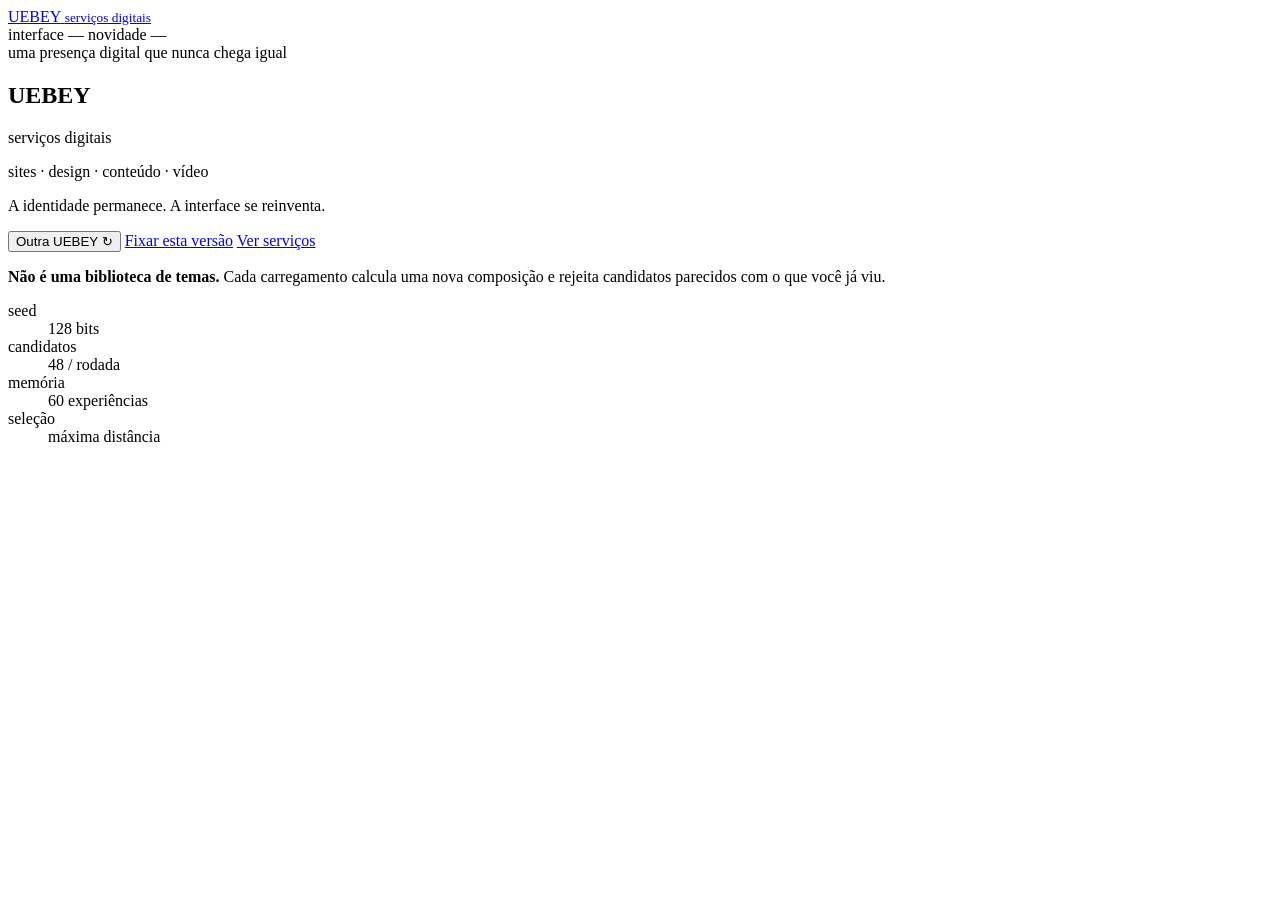
==== docs/flux/index.html @ 1ff1b755 "feat: adiciona shell do UEBEY Flux" ====
<!doctype html>
<html lang="pt-BR">
<head>
  <meta charset="utf-8">
  <meta name="viewport" content="width=device-width,initial-scale=1,viewport-fit=cover">
  <meta name="theme-color" content="#0b0b0d">
  <meta name="description" content="UEBEY Flux — experiência generativa para serviços digitais.">
  <title>UEBEY Flux — serviços digitais</title>
  <link rel="stylesheet" href="./flux.css">
  <script>document.documentElement.classList.add('js');</script>
</head>
<body>
  <main id="flux-app" class="flux-app" aria-live="polite">
    <div id="flux-canvas" class="flux-canvas" aria-hidden="true"></div>

    <header class="flux-header">
      <a class="flux-brand" href="./" aria-label="UEBEY Flux">
        <span>UEBEY</span>
        <small>serviços digitais</small>
      </a>
      <div class="flux-meta" aria-label="Identificação da interface">
        <span id="flux-id">interface —</span>
        <span id="flux-novelty">novidade —</span>
      </div>
    </header>

    <section id="flux-hero" class="flux-hero" aria-labelledby="flux-title">
      <div class="flux-kicker" id="flux-kicker">uma presença digital que nunca chega igual</div>
      <div class="flux-title-wrap" id="flux-title-wrap">
        <h1 id="flux-title" class="flux-title" aria-label="UEBEY">UEBEY</h1>
        <p id="flux-subtitle" class="flux-subtitle">serviços digitais</p>
      </div>
      <p id="flux-services" class="flux-services">sites · design · conteúdo · vídeo</p>
      <p id="flux-statement" class="flux-statement">A identidade permanece. A interface se reinventa.</p>
    </section>

    <nav class="flux-actions" aria-label="Ações da experiência">
      <button id="flux-next" class="flux-primary" type="button">Outra UEBEY ↻</button>
      <a id="flux-permalink" class="flux-secondary" href="?seed=">Fixar esta versão</a>
      <a class="flux-secondary" href="https://uebey.com/sites">Ver serviços</a>
    </nav>

    <section class="flux-proof" aria-label="Como funciona">
      <p><strong>Não é uma biblioteca de temas.</strong> Cada carregamento calcula uma nova composição e rejeita candidatos parecidos com o que você já viu.</p>
      <dl>
        <div><dt>seed</dt><dd>128 bits</dd></div>
        <div><dt>candidatos</dt><dd>48 / rodada</dd></div>
        <div><dt>memória</dt><dd>60 experiências</dd></div>
        <div><dt>seleção</dt><dd>máxima distância</dd></div>
      </dl>
    </section>

    <noscript><p class="flux-noscript">Esta experiência precisa de JavaScript para gerar composições inéditas.</p></noscript>
  </main>

  <script src="./flux.js" defer></script>
</body>
</html>
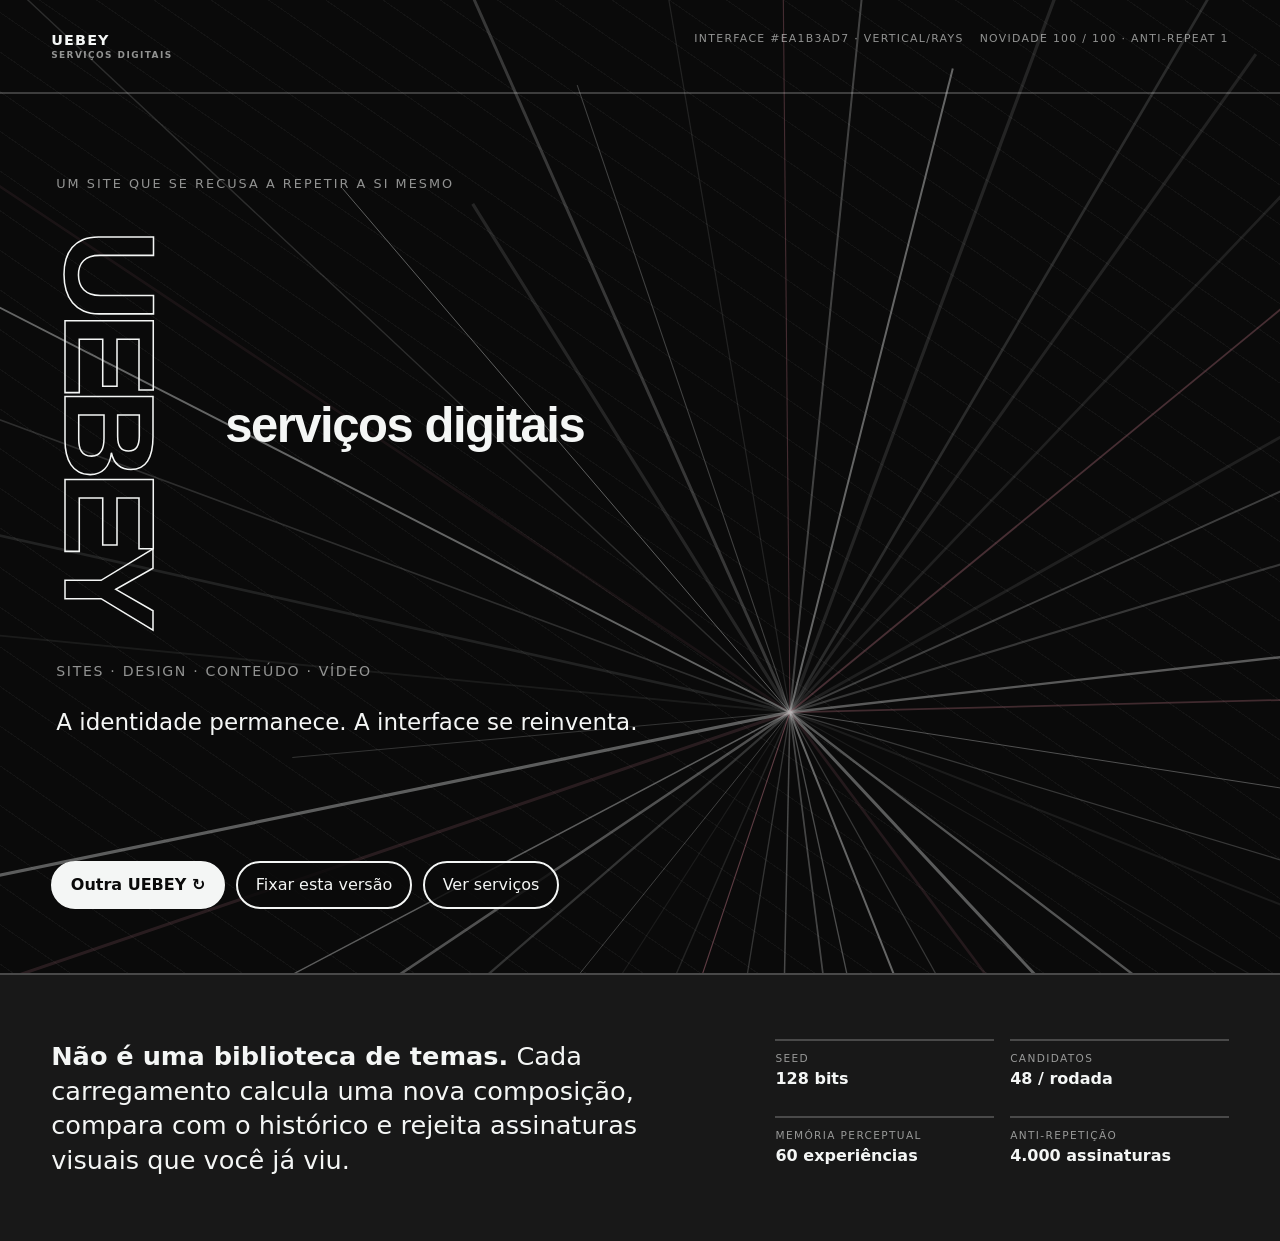
==== commit 0654ccad: "feat: ativa camada anti-repetição no UEBEY Flux" ====
--- a/docs/flux/index.html
+++ b/docs/flux/index.html
@@ -7,6 +7,7 @@
   <meta name="description" content="UEBEY Flux — experiência generativa para serviços digitais.">
   <title>UEBEY Flux — serviços digitais</title>
   <link rel="stylesheet" href="./flux.css">
+  <link rel="stylesheet" href="./flux-hardening.css">
   <script>document.documentElement.classList.add('js');</script>
 </head>
 <body>
@@ -41,12 +42,12 @@
     </nav>
 
     <section class="flux-proof" aria-label="Como funciona">
-      <p><strong>Não é uma biblioteca de temas.</strong> Cada carregamento calcula uma nova composição e rejeita candidatos parecidos com o que você já viu.</p>
+      <p><strong>Não é uma biblioteca de temas.</strong> Cada carregamento calcula uma nova composição, compara com o histórico e rejeita assinaturas visuais que você já viu.</p>
       <dl>
         <div><dt>seed</dt><dd>128 bits</dd></div>
         <div><dt>candidatos</dt><dd>48 / rodada</dd></div>
-        <div><dt>memória</dt><dd>60 experiências</dd></div>
-        <div><dt>seleção</dt><dd>máxima distância</dd></div>
+        <div><dt>memória perceptual</dt><dd>60 experiências</dd></div>
+        <div><dt>anti-repetição</dt><dd>4.000 assinaturas</dd></div>
       </dl>
     </section>
 
@@ -54,5 +55,6 @@
   </main>
 
   <script src="./flux.js" defer></script>
+  <script src="./flux-hardening.js" defer></script>
 </body>
 </html>
--- a/docs/flux/flux.css
+++ b/docs/flux/flux.css
@@ -0,0 +1,326 @@
+:root {
+  color-scheme: light dark;
+  --bg: #f4f1e8;
+  --fg: #111111;
+  --muted: color-mix(in srgb, var(--fg) 58%, transparent);
+  --accent: #ff4938;
+  --accent-2: #2646ff;
+  --line: color-mix(in srgb, var(--fg) 22%, transparent);
+  --display: Arial, Helvetica, sans-serif;
+  --body: Arial, Helvetica, sans-serif;
+  --hero-x: 0%;
+  --hero-y: 0%;
+  --title-size: clamp(5rem, 17vw, 15rem);
+  --title-weight: 850;
+  --title-width: 100%;
+  --title-track: -0.075em;
+  --title-rotate: 0deg;
+  --subtitle-size: clamp(1.1rem, 2.8vw, 2.6rem);
+  --radius: 0px;
+  --stroke: 1px;
+  --density-opacity: .78;
+  --motion-speed: 18s;
+  --panel-alpha: 0.06;
+}
+
+* { box-sizing: border-box; }
+html { background: var(--bg); }
+body {
+  margin: 0;
+  min-width: 320px;
+  font-family: var(--body);
+  background: var(--bg);
+  color: var(--fg);
+  text-rendering: optimizeLegibility;
+}
+button, a { font: inherit; }
+a { color: inherit; }
+
+.flux-app {
+  position: relative;
+  isolation: isolate;
+  min-height: 100dvh;
+  overflow: hidden;
+  background: var(--bg);
+  color: var(--fg);
+  transition: background-color .45s ease, color .45s ease;
+}
+
+.flux-canvas {
+  position: absolute;
+  inset: 0;
+  z-index: -1;
+  overflow: hidden;
+  opacity: var(--density-opacity);
+}
+.flux-canvas svg { width: 100%; height: 100%; display: block; }
+.flux-canvas .motion-a { transform-origin: 50% 50%; animation: driftA var(--motion-speed) ease-in-out infinite alternate; }
+.flux-canvas .motion-b { transform-origin: 50% 50%; animation: driftB calc(var(--motion-speed) * 1.37) linear infinite; }
+.flux-canvas .motion-c { animation: pulseC calc(var(--motion-speed) * .71) ease-in-out infinite alternate; }
+
+.flux-header {
+  display: flex;
+  justify-content: space-between;
+  align-items: flex-start;
+  gap: 2rem;
+  padding: clamp(1.1rem, 2.5vw, 2.2rem) clamp(1rem, 4vw, 4rem);
+  border-bottom: var(--stroke) solid var(--line);
+  position: relative;
+  z-index: 5;
+}
+.flux-brand {
+  display: inline-flex;
+  flex-direction: column;
+  gap: .15rem;
+  text-decoration: none;
+  text-transform: uppercase;
+  letter-spacing: .08em;
+  font-weight: 800;
+  font-size: .9rem;
+}
+.flux-brand small {
+  font-size: .56rem;
+  font-weight: 600;
+  letter-spacing: .16em;
+  color: var(--muted);
+}
+.flux-meta {
+  display: flex;
+  flex-wrap: wrap;
+  justify-content: flex-end;
+  gap: .5rem 1rem;
+  font-size: .68rem;
+  text-transform: uppercase;
+  letter-spacing: .12em;
+  color: var(--muted);
+  font-variant-numeric: tabular-nums;
+}
+
+.flux-hero {
+  position: relative;
+  display: grid;
+  align-content: center;
+  min-height: min(72rem, calc(100dvh - 170px));
+  padding: clamp(3rem, 8vw, 9rem) clamp(1rem, 4vw, 4rem);
+  transform: translate(var(--hero-x), var(--hero-y));
+}
+.flux-kicker,
+.flux-services,
+.flux-statement {
+  position: relative;
+  z-index: 2;
+}
+.flux-kicker {
+  max-width: 34rem;
+  margin: 0 0 clamp(1.2rem, 3vw, 3rem);
+  font-size: clamp(.68rem, 1vw, .9rem);
+  letter-spacing: .16em;
+  text-transform: uppercase;
+  color: var(--muted);
+}
+.flux-title-wrap {
+  position: relative;
+  z-index: 2;
+  min-width: 0;
+}
+.flux-title {
+  margin: 0;
+  font-family: var(--display);
+  font-size: var(--title-size);
+  font-weight: var(--title-weight);
+  letter-spacing: var(--title-track);
+  line-height: .74;
+  transform: rotate(var(--title-rotate)) scaleX(var(--title-scale-x, 1));
+  transform-origin: var(--title-origin, left center);
+  text-transform: uppercase;
+  overflow-wrap: anywhere;
+  max-width: var(--title-width);
+  transition: font-size .35s ease, letter-spacing .35s ease, transform .35s ease;
+}
+.flux-subtitle {
+  margin: clamp(1rem, 2.5vw, 2.4rem) 0 0;
+  font-family: var(--display);
+  font-size: var(--subtitle-size);
+  line-height: 1;
+  letter-spacing: var(--subtitle-track, -.03em);
+  font-weight: var(--subtitle-weight, 600);
+  text-transform: var(--subtitle-transform, none);
+  max-width: 44rem;
+}
+.flux-services {
+  margin: clamp(1.4rem, 3vw, 3rem) 0 0;
+  max-width: 48rem;
+  font-size: clamp(.72rem, 1.1vw, .96rem);
+  line-height: 1.5;
+  text-transform: uppercase;
+  letter-spacing: .12em;
+  color: var(--muted);
+}
+.flux-statement {
+  margin: clamp(1rem, 2vw, 1.8rem) 0 0;
+  max-width: 38rem;
+  font-size: clamp(1rem, 1.8vw, 1.45rem);
+  line-height: 1.28;
+}
+
+.flux-actions {
+  display: flex;
+  flex-wrap: wrap;
+  gap: .7rem;
+  padding: 0 clamp(1rem, 4vw, 4rem) clamp(2rem, 5vw, 5rem);
+  position: relative;
+  z-index: 7;
+}
+.flux-primary,
+.flux-secondary {
+  min-height: 46px;
+  display: inline-flex;
+  align-items: center;
+  justify-content: center;
+  border: var(--stroke) solid var(--fg);
+  border-radius: var(--radius);
+  padding: .8rem 1.1rem;
+  text-decoration: none;
+  cursor: pointer;
+  transition: transform .18s ease, background-color .18s ease, color .18s ease, border-color .18s ease;
+}
+.flux-primary {
+  background: var(--fg);
+  color: var(--bg);
+  font-weight: 750;
+}
+.flux-secondary { background: color-mix(in srgb, var(--bg) 80%, transparent); }
+.flux-primary:hover,
+.flux-secondary:hover { transform: translateY(-2px); }
+.flux-primary:focus-visible,
+.flux-secondary:focus-visible,
+.flux-brand:focus-visible {
+  outline: 3px solid var(--accent);
+  outline-offset: 4px;
+}
+
+.flux-proof {
+  display: grid;
+  grid-template-columns: minmax(0, 1.4fr) minmax(20rem, 1fr);
+  gap: clamp(2rem, 7vw, 7rem);
+  padding: clamp(2rem, 5vw, 5rem) clamp(1rem, 4vw, 4rem);
+  border-top: var(--stroke) solid var(--line);
+  background: color-mix(in srgb, var(--fg) 6%, var(--bg));
+}
+.flux-proof > p {
+  margin: 0;
+  max-width: 50rem;
+  font-size: clamp(1.05rem, 2vw, 1.65rem);
+  line-height: 1.35;
+}
+.flux-proof dl {
+  margin: 0;
+  display: grid;
+  grid-template-columns: repeat(2, minmax(0,1fr));
+  gap: 1rem;
+}
+.flux-proof dl > div { border-top: var(--stroke) solid var(--line); padding-top: .65rem; }
+.flux-proof dt { font-size: .66rem; letter-spacing: .13em; text-transform: uppercase; color: var(--muted); }
+.flux-proof dd { margin: .35rem 0 0; font-size: 1rem; font-weight: 700; }
+.flux-noscript { margin: 0; padding: 1rem; background: #fff3cd; color: #111; }
+
+.flux-app[data-topology="center"] .flux-hero { text-align: center; justify-items: center; }
+.flux-app[data-topology="center"] .flux-title { transform-origin: center center; }
+.flux-app[data-topology="center"] .flux-kicker,
+.flux-app[data-topology="center"] .flux-services,
+.flux-app[data-topology="center"] .flux-statement { margin-left: auto; margin-right: auto; }
+.flux-app[data-topology="center"] .flux-actions { justify-content: center; }
+
+.flux-app[data-topology="right"] .flux-hero { text-align: right; justify-items: end; }
+.flux-app[data-topology="right"] .flux-title { transform-origin: right center; }
+.flux-app[data-topology="right"] .flux-kicker,
+.flux-app[data-topology="right"] .flux-services,
+.flux-app[data-topology="right"] .flux-statement { margin-left: auto; }
+.flux-app[data-topology="right"] .flux-actions { justify-content: flex-end; }
+
+.flux-app[data-topology="split"] .flux-title-wrap {
+  display: grid;
+  grid-template-columns: minmax(0, 1.5fr) minmax(11rem, .55fr);
+  align-items: end;
+  gap: clamp(1rem, 4vw, 4rem);
+}
+.flux-app[data-topology="split"] .flux-subtitle { margin: 0 0 .6rem; }
+
+.flux-app[data-topology="vertical"] .flux-title {
+  writing-mode: vertical-rl;
+  text-orientation: mixed;
+  font-size: clamp(4.3rem, 10vw, 9rem);
+  line-height: .82;
+}
+.flux-app[data-topology="vertical"] .flux-title-wrap { display: flex; gap: clamp(2rem, 5vw, 6rem); align-items: center; }
+.flux-app[data-topology="vertical"] .flux-subtitle { margin: 0; max-width: 15ch; }
+
+.flux-app[data-topology="frame"] .flux-hero {
+  margin: clamp(1rem, 2vw, 2rem) clamp(1rem, 4vw, 4rem);
+  padding-left: clamp(1.2rem, 4vw, 4rem);
+  padding-right: clamp(1.2rem, 4vw, 4rem);
+  border: var(--stroke) solid var(--fg);
+  border-radius: var(--radius);
+  min-height: min(66rem, calc(100dvh - 220px));
+}
+
+.flux-app[data-topology="diagonal"] .flux-title-wrap { transform: skewY(var(--diagonal, -5deg)); transform-origin: left center; }
+.flux-app[data-topology="diagonal"] .flux-subtitle { transform: skewY(calc(var(--diagonal, -5deg) * -1)); }
+
+.flux-app[data-topology="columns"] .flux-hero {
+  grid-template-columns: minmax(8rem,.36fr) minmax(0,1fr);
+  column-gap: clamp(1rem,5vw,6rem);
+}
+.flux-app[data-topology="columns"] .flux-kicker { grid-column: 1; align-self: start; }
+.flux-app[data-topology="columns"] .flux-title-wrap,
+.flux-app[data-topology="columns"] .flux-services,
+.flux-app[data-topology="columns"] .flux-statement { grid-column: 2; }
+
+.flux-app[data-topology="stacked"] .flux-title { line-height: .58; word-break: break-all; max-width: 4.6ch; }
+.flux-app[data-topology="stacked"] .flux-title-wrap { max-width: 70rem; }
+
+.flux-app[data-surface="paper"] { background-image: radial-gradient(circle at 20% 0%, color-mix(in srgb,var(--fg) 5%,transparent) 0 1px, transparent 1.4px); background-size: 7px 7px; }
+.flux-app[data-surface="grid"] { background-image: linear-gradient(var(--line) 1px,transparent 1px),linear-gradient(90deg,var(--line) 1px,transparent 1px); background-size: var(--grid-size, 42px) var(--grid-size, 42px); }
+.flux-app[data-surface="bands"] { background-image: repeating-linear-gradient(var(--band-angle,90deg),transparent 0 var(--band-gap,36px),color-mix(in srgb,var(--fg) 4%,transparent) var(--band-gap,36px) calc(var(--band-gap,36px) + 1px)); }
+
+.flux-app.is-entering .flux-title,
+.flux-app.is-entering .flux-subtitle,
+.flux-app.is-entering .flux-kicker,
+.flux-app.is-entering .flux-services,
+.flux-app.is-entering .flux-statement { animation: reveal .52s cubic-bezier(.2,.75,.2,1) both; }
+.flux-app.is-entering .flux-subtitle { animation-delay: .04s; }
+.flux-app.is-entering .flux-services { animation-delay: .08s; }
+.flux-app.is-entering .flux-statement { animation-delay: .11s; }
+
+@keyframes reveal { from { opacity: 0; transform: translateY(14px); } to { opacity: 1; transform: translateY(0); } }
+@keyframes driftA { from { transform: translate3d(-1.5%, -1%, 0) rotate(-2deg); } to { transform: translate3d(1.5%, 1%, 0) rotate(2deg); } }
+@keyframes driftB { to { transform: rotate(360deg); } }
+@keyframes pulseC { from { opacity: .35; } to { opacity: 1; } }
+
+@media (max-width: 760px) {
+  .flux-header { gap: .8rem; }
+  .flux-meta { max-width: 55%; font-size: .57rem; }
+  .flux-hero { min-height: 68dvh; }
+  .flux-title { font-size: min(var(--title-size), 28vw); }
+  .flux-app[data-topology="split"] .flux-title-wrap { grid-template-columns: 1fr; }
+  .flux-app[data-topology="split"] .flux-subtitle { margin-top: 1.4rem; }
+  .flux-app[data-topology="columns"] .flux-hero { display: block; }
+  .flux-app[data-topology="columns"] .flux-kicker { margin-bottom: 2rem; }
+  .flux-app[data-topology="vertical"] .flux-title-wrap { gap: 1.2rem; }
+  .flux-proof { grid-template-columns: 1fr; }
+  .flux-proof dl { grid-template-columns: 1fr 1fr; }
+}
+
+@media (max-width: 430px) {
+  .flux-header { padding-inline: 1rem; }
+  .flux-brand small { display: none; }
+  .flux-meta { max-width: 64%; justify-content: flex-end; }
+  .flux-hero { padding-inline: 1rem; }
+  .flux-actions { padding-inline: 1rem; }
+  .flux-primary, .flux-secondary { width: 100%; }
+  .flux-proof { padding-inline: 1rem; }
+}
+
+@media (prefers-reduced-motion: reduce) {
+  *, *::before, *::after { animation-duration: .001ms !important; animation-iteration-count: 1 !important; scroll-behavior: auto !important; transition-duration: .001ms !important; }
+}
--- a/docs/flux/flux-hardening.css
+++ b/docs/flux/flux-hardening.css
@@ -0,0 +1,38 @@
+/* UEBEY Flux V1.1 — treatment layer */
+.flux-app[data-treatment="outline"] .flux-title {
+  color: transparent;
+  -webkit-text-stroke: clamp(1px, .012em, 3px) var(--fg);
+}
+
+.flux-app[data-treatment="layered"] .flux-title {
+  text-shadow: .045em .035em 0 var(--accent), .09em .07em 0 var(--accent-2);
+}
+
+.flux-app[data-treatment="boxed"] .flux-title-wrap {
+  width: fit-content;
+  max-width: 100%;
+  border: var(--stroke) solid var(--fg);
+  border-radius: var(--radius);
+  padding: clamp(.55rem, 1.5vw, 1.35rem);
+  background: color-mix(in srgb, var(--bg) 86%, transparent);
+}
+
+.flux-app[data-treatment="soft"] .flux-title {
+  opacity: .88;
+  text-shadow: 0 0 .32em color-mix(in srgb, var(--accent) 34%, transparent);
+}
+
+.flux-app[data-treatment="slash"] .flux-title {
+  text-decoration-line: line-through;
+  text-decoration-color: var(--accent);
+  text-decoration-thickness: .075em;
+}
+
+.flux-app[data-treatment="inverse"] .flux-title {
+  display: inline-block;
+  width: fit-content;
+  max-width: 100%;
+  padding: .04em .12em .12em .06em;
+  background: var(--fg);
+  color: var(--bg);
+}
